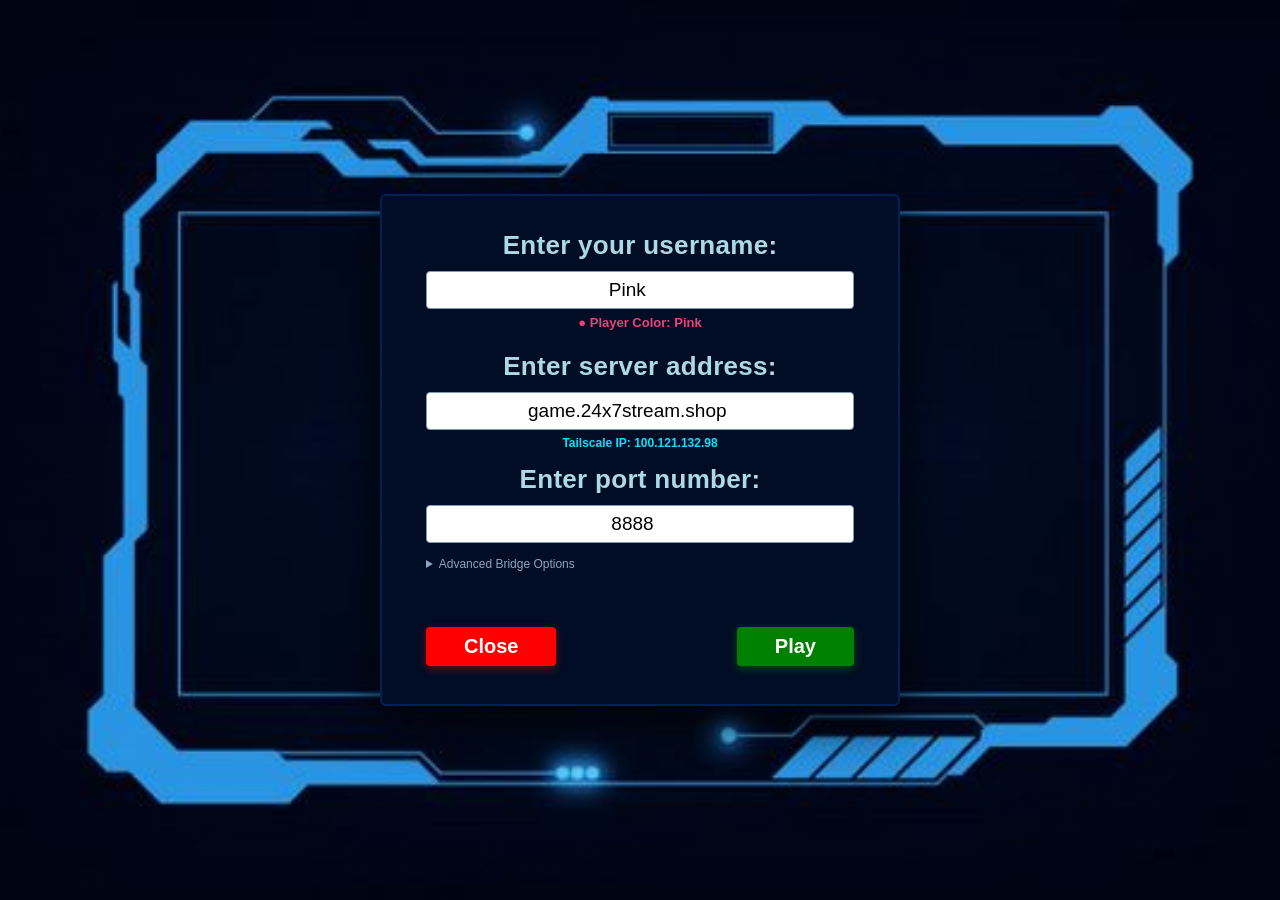
==== index.html @ 7734e9ba "browser playable game" ====
<!DOCTYPE html>
<html lang="en">
<head>
  <meta charset="utf-8">
  <meta name="viewport" content="width=device-width, initial-scale=1.0, user-scalable=no, viewport-fit=cover">
  <title>Ursina TCP Deathmatch</title>
  <link rel="icon" type="image/x-icon" href="logo.png">
  <link rel="stylesheet" href="style.css">
</head>
<body>
  <!-- Background Lobby Music (Auto-plays or unlocks on first interaction) -->
  <audio id="lobby-music" src="assets/music.mp3" loop preload="auto"></audio>

  <!-- Sound Effect for Gunfire -->
  <audio id="bullet-audio" src="assets/bullet.mp3" preload="auto"></audio>

  <!-- SCREEN 1: Launcher / Connect Modal (Exact Replica of Tkinter get_user_input) -->
  <section id="connect-screen">
    <div id="launcher-frame">
      <h2 class="launcher-label">Enter your username:</h2>
      <div class="input-wrap">
        <input id="username" list="color-options" autocomplete="off" spellcheck="false" maxlength="20">
        <datalist id="color-options">
          <option value="Blue">
          <option value="Green">
          <option value="Orange">
          <option value="Purple">
          <option value="Yellow">
          <option value="Red">
          <option value="Turquoise">
          <option value="Pink">
          <option value="Cyan">
          <option value="Lime">
        </datalist>
      </div>
      <div id="color-indicator">● Player Color: Blue</div>

      <h2 class="launcher-label" style="margin-top: 18px;">Enter server address:</h2>
      <div class="input-wrap">
        <input id="server" list="server-options" autocomplete="off" spellcheck="false">
        <datalist id="server-options">
          <option value="game.24x7stream.shop">Public Default (game.24x7stream.shop)</option>
          <option value="100.121.132.98">Tailscale IP (100.121.132.98)</option>
          <option value="192.168.1.2">Local LAN IP (192.168.1.2)</option>
          <option value="127.0.0.1">Localhost (127.0.0.1)</option>
        </datalist>
      </div>
      <div id="ts-hint">Tailscale IP: 100.121.132.98</div>

      <h2 class="launcher-label" style="margin-top: 14px;">Enter port number:</h2>
      <div class="input-wrap">
        <input id="port" type="number" value="8888" min="1" max="65535">
      </div>

      <!-- Advanced / Bridge options (Auto-configured by default) -->
      <details id="bridge-options-toggle">
        <summary>Advanced Bridge Options</summary>
        <div style="margin-top: 8px;">
          <label style="font-size: 13px; color: lightblue;">WebSocket Bridge:</label>
          <input id="bridge" style="font-size: 14px; padding: 6px 10px; width: 100%; margin-top: 4px;" value="ws://localhost:8765">
        </div>
      </details>

      <div id="connect-error" role="alert"></div>

      <!-- Action Buttons matching Tkinter layout -->
      <div class="button-row">
        <button id="btn-close" type="button">Close</button>
        <button id="btn-play" type="button">Play</button>
      </div>
    </div>
  </section>

  <!-- SCREEN 2: In-Game 3D Playable Screen -->
  <section id="game-screen" hidden>
    <canvas id="game-canvas"></canvas>

    <!-- Center Reticle / Crosshair (Ursina color rgba(255, 0, 0, 122)) -->
    <div id="crosshair"></div>

    <!-- In-Game Ursina HUD (Top Center) -->
    <div id="hud-top">
      <div id="healthbar-container">
        <div id="healthbar-fill"></div>
      </div>
      <div id="health-text">250 / 250 HP</div>
      <div id="ammo-text">15 / 15</div>
      <div id="reload-text" hidden>Reloading... 2.0s</div>
    </div>

    <!-- Quick Controls Notice -->
    <div id="hud-controls-hint">
      [WASD] Move &nbsp;|&nbsp; [MOUSE] Aim &nbsp;|&nbsp; [C] Zoom Aim &nbsp;|&nbsp; [LMB] Fire &nbsp;|&nbsp; [SPACE] Jump &nbsp;|&nbsp; [R / E] Reload &nbsp;|&nbsp; [ESC] Release Mouse
    </div>

    <!-- Top Right Fullscreen & Audio Controls -->
    <div id="top-bar-controls">
      <button id="audio-toggle-button" title="Toggle Music">🎵</button>
      <button id="fullscreen-button" title="Toggle Fullscreen">⛶ Fullscreen</button>
    </div>

    <!-- In-Game Death Screen Overlay (Exact Replica of Ursina Player.death) -->
    <div id="death-screen" hidden>
      <div id="death-content">
        <h1 id="death-title">YOU DIED</h1>
        <p id="death-subtitle">Press [R] or [SPACE] to Respawn &nbsp;|&nbsp; [ESC] to Exit</p>
        <button id="respawn-button" type="button">RESPAWN</button>
        <div id="timer-text">Auto-respawn in 5s...</div>
      </div>
    </div>
  </section>

  <!-- Game Logic via ES Module -->
  <script type="module" src="game.js"></script>
</body>
</html>
---- style.css ----
/* Reset & Base Setup */
* {
  margin: 0;
  padding: 0;
  box-sizing: border-box;
  user-select: none;
  -webkit-user-select: none;
}

/* Ensure hidden elements are ALWAYS completely hidden */
[hidden],
.hidden,
#connect-screen[hidden],
#connect-screen.hidden,
#game-screen[hidden],
#game-screen.hidden,
#death-screen[hidden],
#death-screen.hidden,
#reload-text[hidden],
#reload-text.hidden {
  display: none !important;
}

html, body {
  width: 100%;
  height: 100%;
  overflow: hidden;
  background-color: #000000;
  font-family: 'Helvetica', 'Arial', sans-serif;
  color: #ffffff;
}

/* ==========================================================================
   SCREEN 1: Launcher / Connect Window (Exact Replica of Tkinter get_user_input)
   ========================================================================== */
#connect-screen {
  position: fixed;
  inset: 0;
  display: flex;
  align-items: center;
  justify-content: center;
  background: url('assets/background.jpg') no-repeat center center fixed;
  background-size: cover;
  z-index: 100;
}

#launcher-frame {
  background-color: #010d25;
  border: 2px solid #002157;
  border-radius: 6px;
  box-shadow: 0 15px 50px rgba(0, 0, 0, 0.88);
  width: min(520px, 92vw);
  padding: 34px 44px 38px;
  text-align: center;
}

.launcher-label {
  font-size: 26px;
  font-weight: bold;
  color: lightblue;
  margin: 0 0 10px 0;
  letter-spacing: 0.3px;
}

.input-wrap {
  position: relative;
  width: 100%;
}

.input-wrap input {
  width: 100%;
  font-family: 'Arial', sans-serif;
  font-size: 19px;
  text-align: center;
  padding: 7px 12px;
  border: 1px solid #7a9cb9;
  border-radius: 4px;
  background-color: #ffffff;
  color: #000000;
  outline: none;
  font-weight: 500;
  transition: border-color 0.15s, box-shadow 0.15s;
}

.input-wrap input:focus {
  border-color: #00e5ff;
  box-shadow: 0 0 8px rgba(0, 229, 255, 0.65);
}

#color-indicator {
  font-family: 'Arial', sans-serif;
  font-size: 13px;
  font-weight: bold;
  color: lightblue;
  margin-top: 6px;
  min-height: 18px;
  transition: color 0.15s;
}

#ts-hint {
  font-family: 'Arial', sans-serif;
  font-size: 12px;
  font-weight: bold;
  color: #00e5ff;
  margin-top: 6px;
}

#bridge-options-toggle {
  margin-top: 14px;
  text-align: left;
  font-size: 12px;
  color: #8da4be;
  cursor: pointer;
}

#bridge-options-toggle summary {
  outline: none;
}

#bridge-options-toggle input {
  background: #03173d;
  color: #e0f2fe;
  border: 1px solid #335987;
  border-radius: 3px;
  text-align: left;
}

#connect-error {
  color: #ff5252;
  font-size: 13px;
  font-weight: bold;
  min-height: 20px;
  margin-top: 12px;
}

.button-row {
  display: flex;
  justify-content: space-between;
  align-items: center;
  margin-top: 24px;
}

#btn-play {
  background-color: green;
  color: white;
  font-family: 'Arial', sans-serif;
  font-size: 20px;
  font-weight: bold;
  padding: 8px 38px;
  border: none;
  border-radius: 4px;
  cursor: pointer;
  box-shadow: 0 3px 8px rgba(0, 128, 0, 0.5);
  transition: background-color 0.15s, transform 0.08s;
}

#btn-play:hover {
  background-color: #009900;
}

#btn-play:active {
  transform: scale(0.97);
}

#btn-close {
  background-color: red;
  color: white;
  font-family: 'Arial', sans-serif;
  font-size: 20px;
  font-weight: bold;
  padding: 8px 38px;
  border: none;
  border-radius: 4px;
  cursor: pointer;
  box-shadow: 0 3px 8px rgba(255, 0, 0, 0.4);
  transition: background-color 0.15s, transform 0.08s;
}

#btn-close:hover {
  background-color: #cc0000;
}

#btn-close:active {
  transform: scale(0.97);
}

/* ==========================================================================
   SCREEN 2: In-Game 3D Viewport & HUD (Exact Ursina Match)
   ========================================================================== */
#game-screen {
  position: fixed;
  inset: 0;
  width: 100vw;
  height: 100vh;
  overflow: hidden;
  background-color: #000000;
}

#game-canvas {
  width: 100%;
  height: 100%;
  display: block;
}

/* Center Crosshair (Ursina color rgba(255, 0, 0, 122)) */
#crosshair {
  position: absolute;
  left: 50%;
  top: 50%;
  transform: translate(-50%, -50%);
  width: 7px;
  height: 7px;
  background-color: rgba(255, 0, 0, 0.52);
  pointer-events: none;
  z-index: 10;
  transition: width 0.15s ease, height 0.15s ease, background-color 0.15s ease, box-shadow 0.15s ease;
}

#crosshair.zoomed {
  width: 9px;
  height: 9px;
  background-color: rgba(255, 30, 30, 0.95);
  box-shadow: 0 0 8px rgba(255, 0, 0, 0.85);
  border: 1px solid rgba(255, 255, 255, 0.6);
}

/* In-Game Top Center HUD */
#hud-top {
  position: absolute;
  top: 20px;
  left: 50%;
  transform: translateX(-50%);
  display: flex;
  flex-direction: column;
  align-items: center;
  pointer-events: none;
  z-index: 10;
  width: min(520px, 70vw);
}

#healthbar-container {
  width: 100%;
  height: 22px;
  background-color: rgb(255, 0, 0);
  border: 1px solid rgba(0, 0, 0, 0.8);
  box-shadow: 0 2px 8px rgba(0, 0, 0, 0.6);
  position: relative;
  overflow: hidden;
}

#healthbar-fill {
  height: 100%;
  width: 100%;
  background-color: rgb(0, 255, 0);
  transition: width 0.1s linear;
}

#health-text {
  color: #ffffff;
  font-family: 'Helvetica', 'Arial', sans-serif;
  font-size: 19px;
  font-weight: bold;
  margin-top: 6px;
  text-shadow: 0 2px 4px rgba(0, 0, 0, 0.95);
}

#ammo-text {
  color: #ffffff;
  font-family: 'Helvetica', 'Arial', sans-serif;
  font-size: 19px;
  font-weight: bold;
  margin-top: 5px;
  text-shadow: 0 2px 4px rgba(0, 0, 0, 0.95);
}

#reload-text {
  color: #ffff00;
  font-family: 'Helvetica', 'Arial', sans-serif;
  font-size: 17px;
  font-weight: bold;
  margin-top: 4px;
  text-shadow: 0 2px 4px rgba(0, 0, 0, 0.95);
}

#hud-controls-hint {
  position: absolute;
  bottom: 12px;
  left: 50%;
  transform: translateX(-50%);
  font-family: 'Helvetica', 'Arial', sans-serif;
  font-size: 12px;
  font-weight: bold;
  color: rgba(255, 255, 255, 0.72);
  text-shadow: 0 1px 5px #000000;
  pointer-events: none;
  z-index: 10;
  white-space: nowrap;
}

#top-bar-controls {
  position: absolute;
  top: 14px;
  right: 18px;
  display: flex;
  gap: 8px;
  z-index: 25;
}

#top-bar-controls button {
  background: rgba(1, 13, 37, 0.78);
  color: #ffffff;
  border: 1px solid rgba(255, 255, 255, 0.35);
  border-radius: 4px;
  padding: 6px 12px;
  font-family: 'Helvetica', 'Arial', sans-serif;
  font-size: 13px;
  font-weight: bold;
  cursor: pointer;
  box-shadow: 0 2px 6px rgba(0, 0, 0, 0.5);
  transition: background 0.15s, border-color 0.15s;
}

#top-bar-controls button:hover {
  background: rgba(0, 229, 255, 0.28);
  border-color: #00e5ff;
}

/* ==========================================================================
   SCREEN 3: Death Screen (Exact Ursina Match)
   ========================================================================== */
#death-screen {
  position: absolute;
  inset: 0;
  background: url('assets/background.jpg') no-repeat center center;
  background-size: cover;
  display: flex;
  align-items: center;
  justify-content: center;
  z-index: 30;
}

#death-content {
  text-align: center;
  padding: 20px;
}

#death-title {
  font-family: 'Helvetica', 'Arial', sans-serif;
  font-size: clamp(52px, 8.5vw, 100px);
  font-weight: 900;
  color: #ff0000;
  margin: 0 0 14px 0;
  text-shadow: 0 4px 18px rgba(0, 0, 0, 0.95);
  letter-spacing: 2px;
}

#death-subtitle {
  font-family: 'Helvetica', 'Arial', sans-serif;
  font-size: clamp(16px, 2.2vw, 24px);
  font-weight: bold;
  color: #ffffff;
  margin: 0 0 28px 0;
  text-shadow: 0 2px 10px rgba(0, 0, 0, 0.95);
}

#respawn-button {
  background-color: #00bcd4;
  color: #ffffff;
  font-family: 'Helvetica', 'Arial', sans-serif;
  font-size: 22px;
  font-weight: bold;
  padding: 12px 48px;
  border: none;
  border-radius: 4px;
  cursor: pointer;
  box-shadow: 0 4px 16px rgba(0, 188, 212, 0.5);
  transition: background-color 0.15s, transform 0.08s;
}

#respawn-button:hover {
  background-color: #00e5ff;
  transform: scale(1.03);
}

#respawn-button:active {
  transform: scale(0.97);
}

#timer-text {
  font-family: 'Helvetica', 'Arial', sans-serif;
  font-size: 18px;
  color: #d0d0d0;
  margin-top: 16px;
  text-shadow: 0 2px 6px rgba(0, 0, 0, 0.95);
}
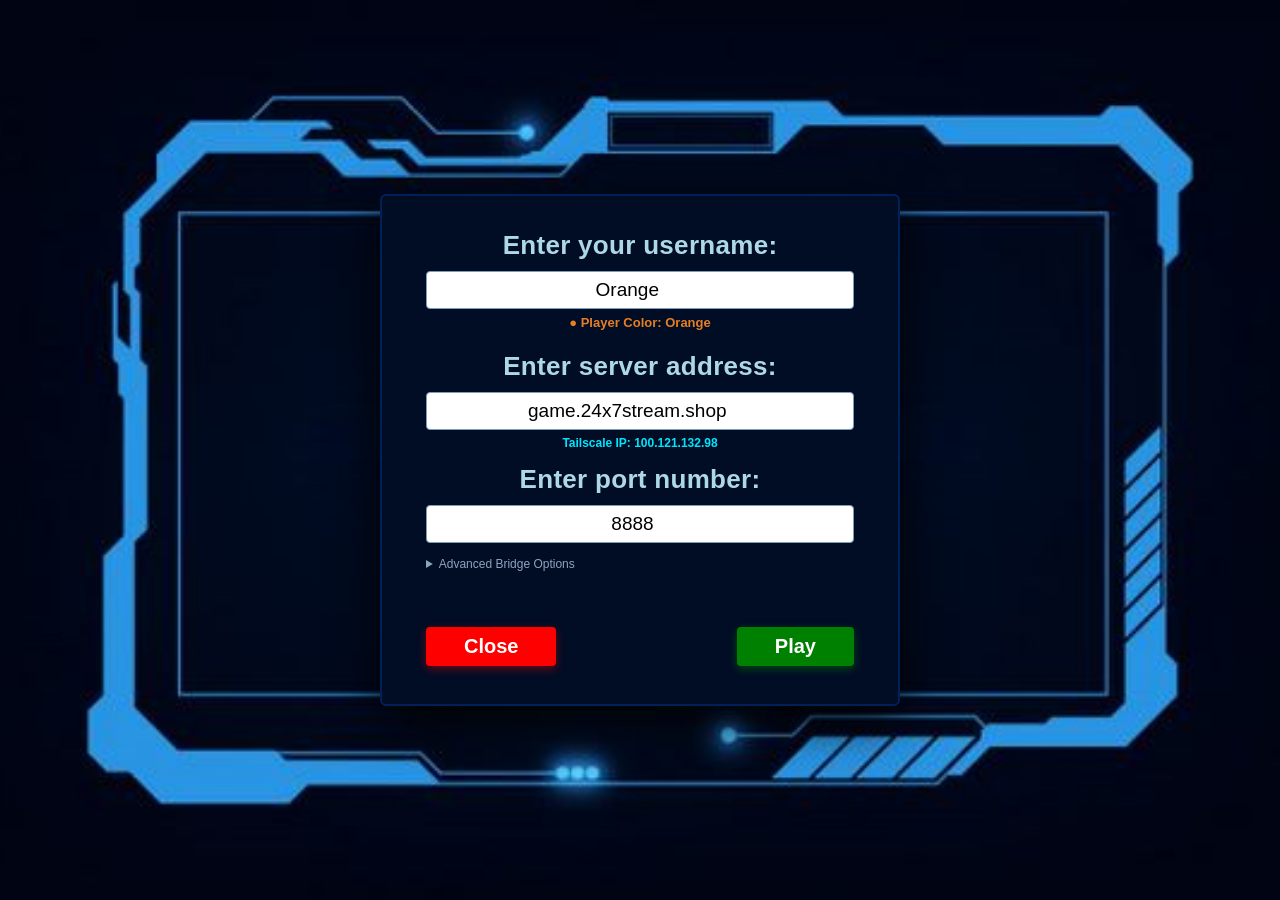
==== commit 1110b767: "assets/logo.png" ====
--- a/index.html
+++ b/index.html
@@ -4,7 +4,7 @@
   <meta charset="utf-8">
   <meta name="viewport" content="width=device-width, initial-scale=1.0, user-scalable=no, viewport-fit=cover">
   <title>Ursina TCP Deathmatch</title>
-  <link rel="icon" type="image/x-icon" href="logo.png">
+  <link rel="icon" type="image/x-icon" href="assets/logo.png">
   <link rel="stylesheet" href="style.css">
 </head>
 <body>
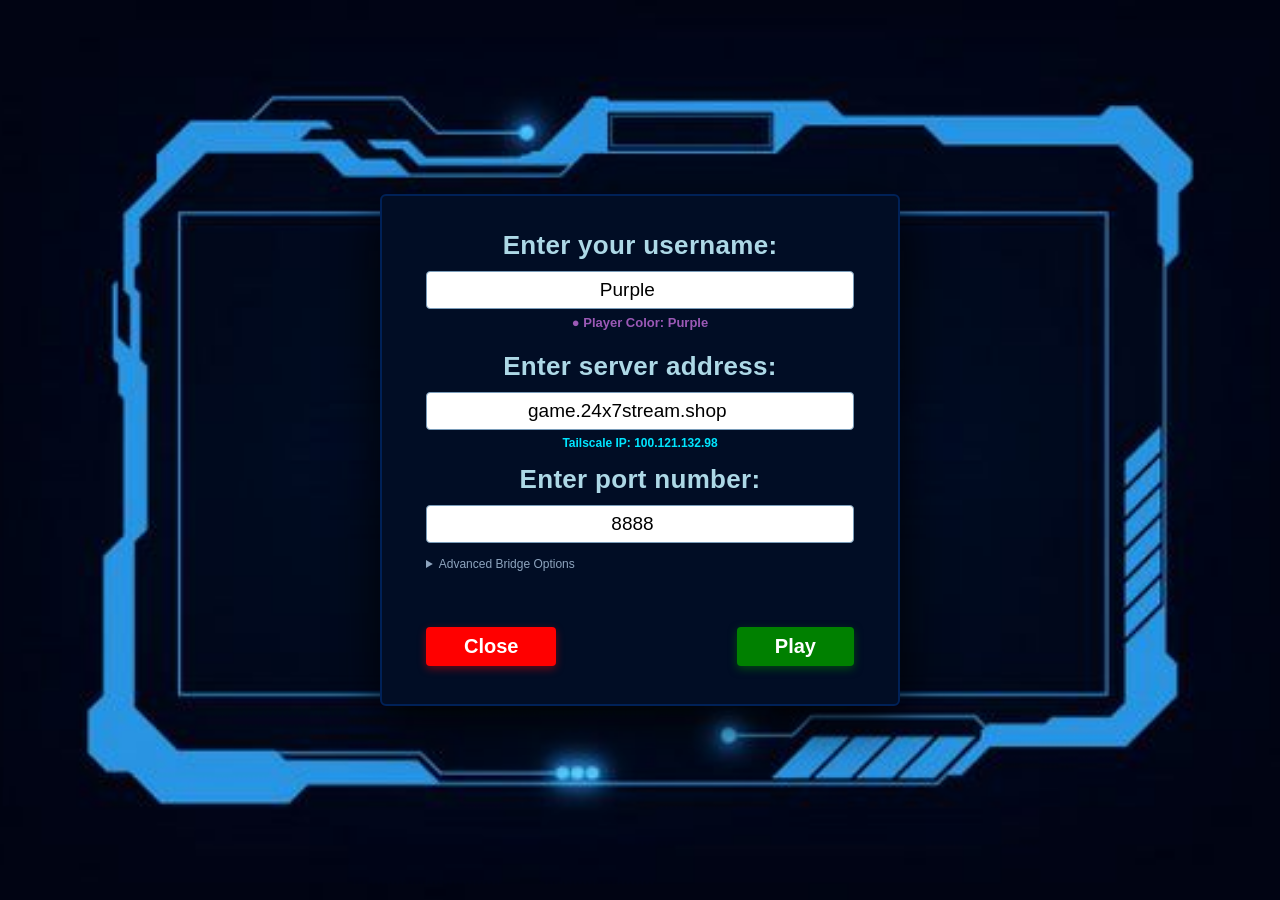
==== commit ec3065a5: "icon file" ====
--- a/index.html
+++ b/index.html
@@ -4,7 +4,7 @@
   <meta charset="utf-8">
   <meta name="viewport" content="width=device-width, initial-scale=1.0, user-scalable=no, viewport-fit=cover">
   <title>Ursina TCP Deathmatch</title>
-  <link rel="icon" type="image/x-icon" href="assets/logo.png">
+  <link rel="icon" type="image/x-icon" href="assets/client.ico">
   <link rel="stylesheet" href="style.css">
 </head>
 <body>
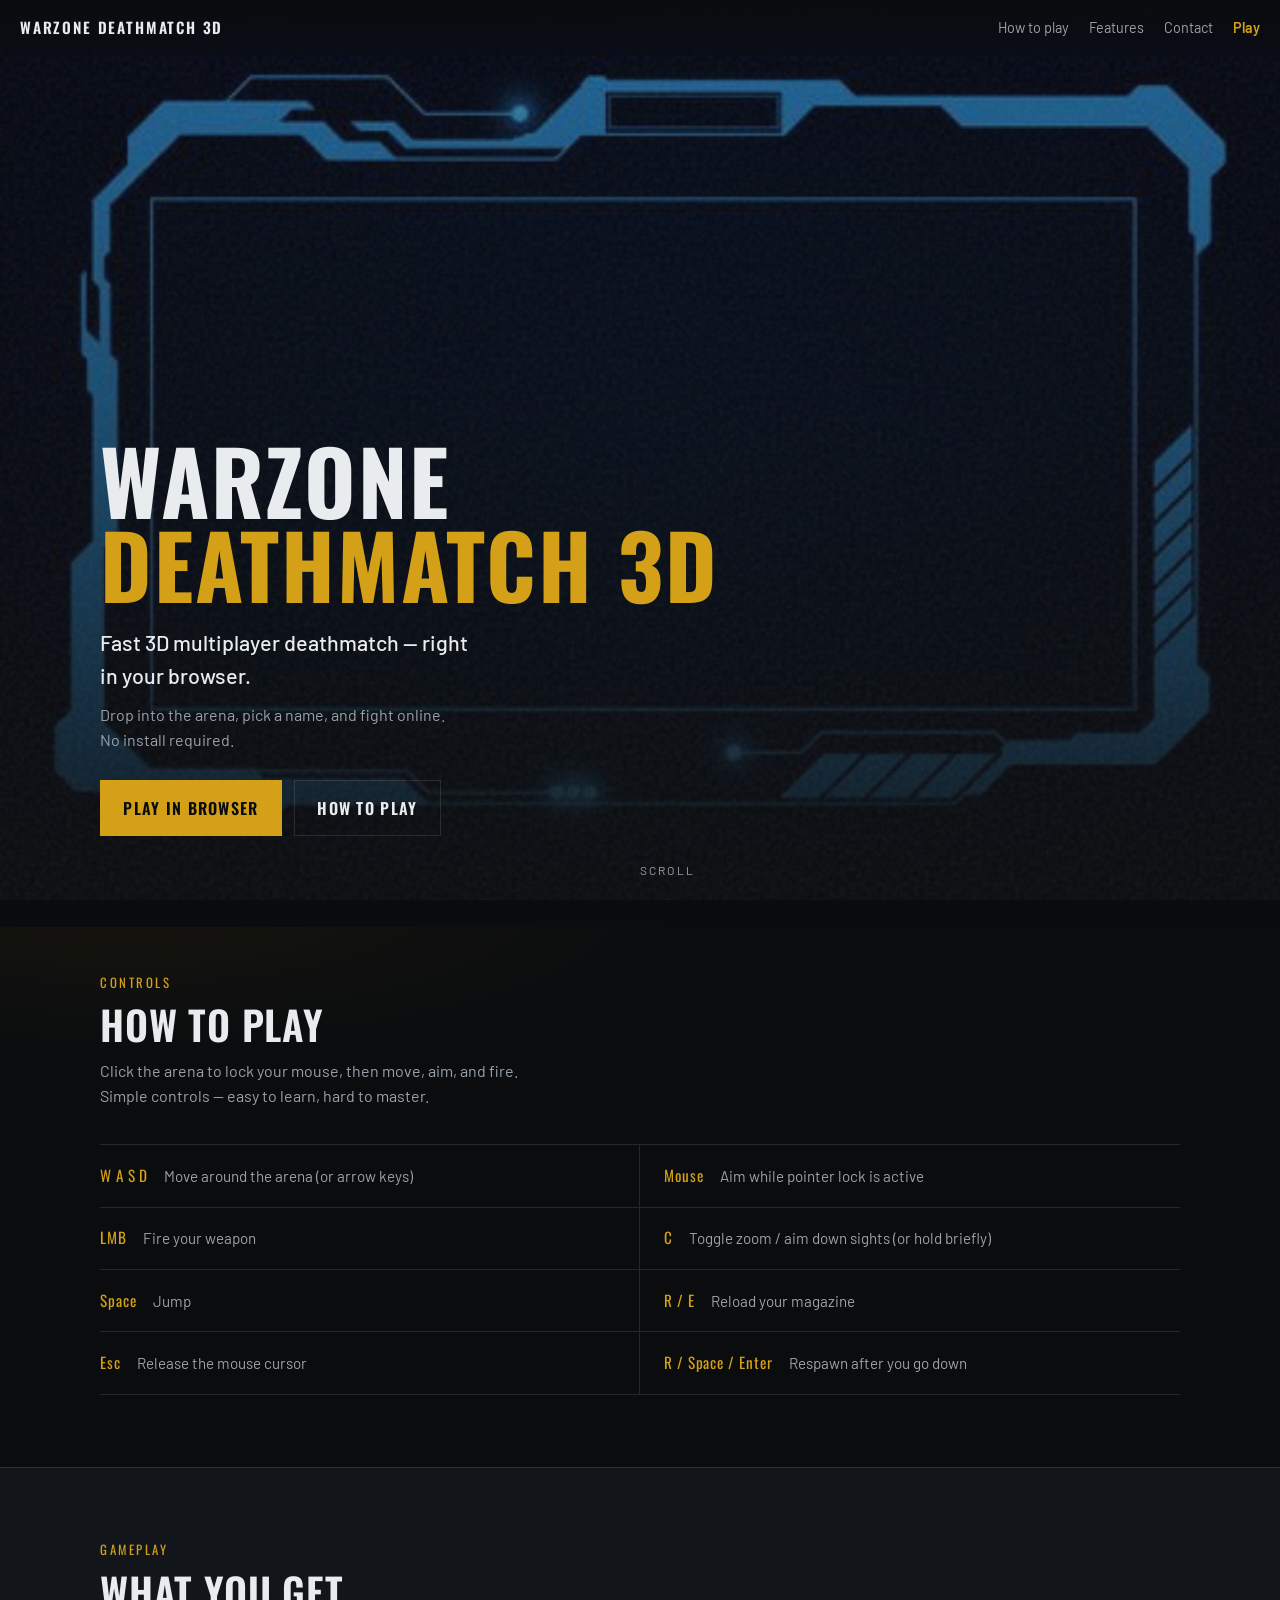
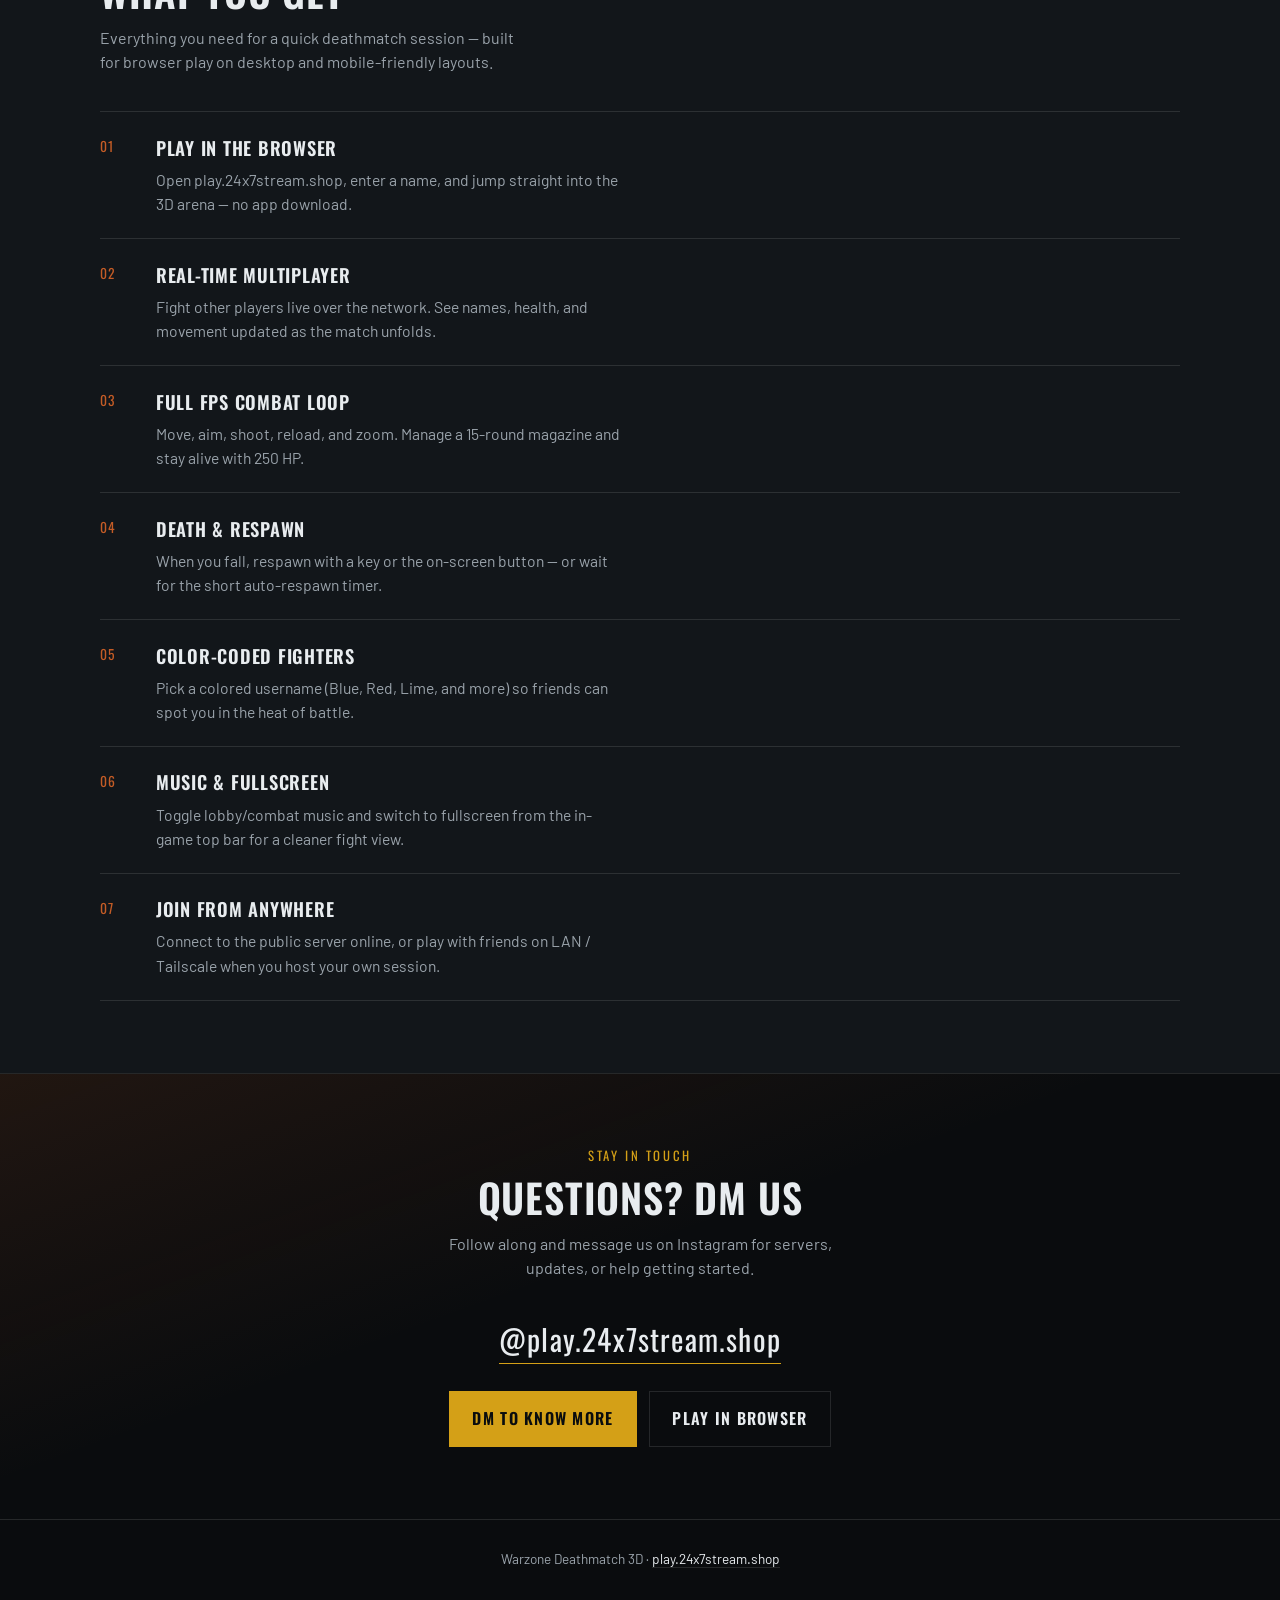
==== commit 61418798: "landing page" ====
--- a/index.html
+++ b/index.html
@@ -2,115 +2,741 @@
 <html lang="en">
 <head>
   <meta charset="utf-8">
-  <meta name="viewport" content="width=device-width, initial-scale=1.0, user-scalable=no, viewport-fit=cover">
-  <title>Ursina TCP Deathmatch</title>
+  <meta name="viewport" content="width=device-width, initial-scale=1.0">
+  <meta name="description" content="Warzone Deathmatch 3D — browser-based 3D multiplayer deathmatch. Jump in and play free.">
+  <title>Warzone Deathmatch 3D</title>
   <link rel="icon" type="image/x-icon" href="assets/client.ico">
-  <link rel="stylesheet" href="style.css">
+  <link rel="preconnect" href="https://fonts.googleapis.com">
+  <link rel="preconnect" href="https://fonts.gstatic.com" crossorigin>
+  <link href="https://fonts.googleapis.com/css2?family=Barlow:wght@400;500;600&family=Oswald:wght@500;600;700&display=swap" rel="stylesheet">
+  <style>
+    :root {
+      --bg: #0a0c0e;
+      --bg-elevated: #12161a;
+      --surface: #181d22;
+      --text: #e8ecef;
+      --muted: #9aa3ab;
+      --line: rgba(232, 236, 239, 0.12);
+      --accent: #d4a017;
+      --accent-hover: #e8b82a;
+      --accent-ink: #0a0c0e;
+      --hazard: #c45c26;
+      --max: 1080px;
+      --ease: cubic-bezier(0.22, 1, 0.36, 1);
+    }
+
+    *, *::before, *::after {
+      box-sizing: border-box;
+      margin: 0;
+      padding: 0;
+    }
+
+    html {
+      scroll-behavior: smooth;
+    }
+
+    body {
+      font-family: "Barlow", sans-serif;
+      font-weight: 400;
+      color: var(--text);
+      background: var(--bg);
+      line-height: 1.55;
+      overflow-x: hidden;
+    }
+
+    a {
+      color: inherit;
+      text-decoration: none;
+    }
+
+    img {
+      max-width: 100%;
+      display: block;
+    }
+
+    /* —— Nav —— */
+    .nav {
+      position: fixed;
+      top: 0;
+      left: 0;
+      right: 0;
+      z-index: 50;
+      display: flex;
+      align-items: center;
+      justify-content: space-between;
+      padding: 1rem 1.25rem;
+      background: linear-gradient(180deg, rgba(10, 12, 14, 0.92) 0%, rgba(10, 12, 14, 0.55) 70%, transparent 100%);
+      backdrop-filter: blur(6px);
+    }
+
+    .nav-brand {
+      font-family: "Oswald", sans-serif;
+      font-weight: 600;
+      font-size: 0.95rem;
+      letter-spacing: 0.12em;
+      text-transform: uppercase;
+    }
+
+    .nav-links {
+      display: flex;
+      gap: 1.25rem;
+      align-items: center;
+      list-style: none;
+      font-size: 0.9rem;
+      color: var(--muted);
+    }
+
+    .nav-links a {
+      transition: color 0.2s ease;
+    }
+
+    .nav-links a:hover {
+      color: var(--text);
+    }
+
+    .nav-cta {
+      color: var(--accent) !important;
+      font-weight: 600;
+    }
+
+    .nav-toggle {
+      display: none;
+      background: none;
+      border: 1px solid var(--line);
+      color: var(--text);
+      padding: 0.4rem 0.65rem;
+      font-family: inherit;
+      font-size: 0.85rem;
+      cursor: pointer;
+    }
+
+    /* —— Hero —— */
+    .hero {
+      position: relative;
+      min-height: 100svh;
+      display: flex;
+      flex-direction: column;
+      justify-content: flex-end;
+      padding: 6rem 1.25rem 4rem;
+      isolation: isolate;
+    }
+
+    .hero-bg {
+      position: absolute;
+      inset: 0;
+      z-index: -2;
+      background:
+        linear-gradient(180deg, rgba(10, 12, 14, 0.35) 0%, rgba(10, 12, 14, 0.55) 45%, rgba(10, 12, 14, 0.96) 100%),
+        url("assets/background.jpg") center / cover no-repeat;
+      transform: scale(1.06);
+      animation: hero-drift 28s ease-in-out infinite alternate;
+    }
+
+    .hero-grain {
+      position: absolute;
+      inset: 0;
+      z-index: -1;
+      opacity: 0.07;
+      pointer-events: none;
+      background-image: url("data:image/svg+xml,%3Csvg viewBox='0 0 200 200' xmlns='http://www.w3.org/2000/svg'%3E%3Cfilter id='n'%3E%3CfeTurbulence type='fractalNoise' baseFrequency='0.85' numOctaves='4' stitchTiles='stitch'/%3E%3C/filter%3E%3Crect width='100%25' height='100%25' filter='url(%23n)'/%3E%3C/svg%3E");
+    }
+
+    @keyframes hero-drift {
+      from { transform: scale(1.06) translate(0, 0); }
+      to { transform: scale(1.12) translate(-1.5%, -1%); }
+    }
+
+    .hero-inner {
+      width: min(var(--max), 100%);
+      margin: 0 auto;
+    }
+
+    .brand {
+      font-family: "Oswald", sans-serif;
+      font-weight: 700;
+      font-size: clamp(2.75rem, 9vw, 5.5rem);
+      line-height: 0.95;
+      letter-spacing: 0.02em;
+      text-transform: uppercase;
+      max-width: 14ch;
+      opacity: 0;
+      transform: translateY(28px);
+      animation: rise 0.9s var(--ease) 0.15s forwards;
+    }
+
+    .brand span {
+      display: block;
+      color: var(--accent);
+    }
+
+    .hero-tag {
+      margin-top: 1.25rem;
+      font-size: clamp(1.05rem, 2.4vw, 1.35rem);
+      font-weight: 500;
+      max-width: 32ch;
+      opacity: 0;
+      transform: translateY(24px);
+      animation: rise 0.9s var(--ease) 0.35s forwards;
+    }
+
+    .hero-sub {
+      margin-top: 0.65rem;
+      color: var(--muted);
+      font-size: 1rem;
+      max-width: 40ch;
+      opacity: 0;
+      transform: translateY(24px);
+      animation: rise 0.9s var(--ease) 0.5s forwards;
+    }
+
+    .cta-row {
+      display: flex;
+      flex-wrap: wrap;
+      gap: 0.75rem;
+      margin-top: 1.75rem;
+      opacity: 0;
+      transform: translateY(24px);
+      animation: rise 0.9s var(--ease) 0.65s forwards;
+    }
+
+    @keyframes rise {
+      to {
+        opacity: 1;
+        transform: translateY(0);
+      }
+    }
+
+    .btn {
+      display: inline-flex;
+      align-items: center;
+      justify-content: center;
+      gap: 0.5rem;
+      padding: 0.9rem 1.4rem;
+      font-family: "Oswald", sans-serif;
+      font-weight: 600;
+      font-size: 1rem;
+      letter-spacing: 0.08em;
+      text-transform: uppercase;
+      border: 1px solid transparent;
+      cursor: pointer;
+      transition: background 0.2s ease, color 0.2s ease, border-color 0.2s ease, transform 0.2s ease;
+    }
+
+    .btn:active {
+      transform: scale(0.98);
+    }
+
+    .btn-primary {
+      background: var(--accent);
+      color: var(--accent-ink);
+    }
+
+    .btn-primary:hover {
+      background: var(--accent-hover);
+    }
+
+    .btn-ghost {
+      background: transparent;
+      border-color: var(--line);
+      color: var(--text);
+    }
+
+    .btn-ghost:hover {
+      border-color: var(--muted);
+      background: rgba(232, 236, 239, 0.04);
+    }
+
+    .scroll-hint {
+      position: absolute;
+      bottom: 1.25rem;
+      left: 50%;
+      transform: translateX(-50%);
+      font-size: 0.75rem;
+      letter-spacing: 0.18em;
+      text-transform: uppercase;
+      color: var(--muted);
+      opacity: 0;
+      animation: rise 0.8s var(--ease) 1.1s forwards, pulse-y 2.4s ease-in-out 2s infinite;
+    }
+
+    @keyframes pulse-y {
+      0%, 100% { transform: translateX(-50%) translateY(0); }
+      50% { transform: translateX(-50%) translateY(6px); }
+    }
+
+    /* —— Sections —— */
+    section {
+      padding: 4.5rem 1.25rem;
+    }
+
+    .section-inner {
+      width: min(var(--max), 100%);
+      margin: 0 auto;
+    }
+
+    .section-label {
+      font-family: "Oswald", sans-serif;
+      font-size: 0.8rem;
+      letter-spacing: 0.2em;
+      text-transform: uppercase;
+      color: var(--accent);
+      margin-bottom: 0.5rem;
+    }
+
+    .section-title {
+      font-family: "Oswald", sans-serif;
+      font-weight: 600;
+      font-size: clamp(1.75rem, 4vw, 2.5rem);
+      line-height: 1.15;
+      letter-spacing: 0.02em;
+      text-transform: uppercase;
+      margin-bottom: 0.75rem;
+    }
+
+    .section-lead {
+      color: var(--muted);
+      max-width: 48ch;
+      margin-bottom: 2.25rem;
+    }
+
+    .reveal {
+      opacity: 0;
+      transform: translateY(32px);
+      transition: opacity 0.7s var(--ease), transform 0.7s var(--ease);
+    }
+
+    .reveal.is-visible {
+      opacity: 1;
+      transform: translateY(0);
+    }
+
+    /* —— How to play —— */
+    #how {
+      background:
+        radial-gradient(ellipse 80% 50% at 10% 0%, rgba(212, 160, 23, 0.06), transparent 55%),
+        var(--bg);
+      border-top: 1px solid var(--line);
+    }
+
+    .controls {
+      display: grid;
+      grid-template-columns: repeat(2, 1fr);
+      gap: 0;
+      border-top: 1px solid var(--line);
+    }
+
+    .control {
+      display: grid;
+      grid-template-columns: auto 1fr;
+      gap: 1rem;
+      align-items: baseline;
+      padding: 1.15rem 0;
+      border-bottom: 1px solid var(--line);
+    }
+
+    .control:nth-child(odd) {
+      padding-right: 1.5rem;
+      border-right: 1px solid var(--line);
+    }
+
+    .control:nth-child(even) {
+      padding-left: 1.5rem;
+    }
+
+    .keys {
+      font-family: "Oswald", sans-serif;
+      font-size: 0.95rem;
+      letter-spacing: 0.06em;
+      color: var(--accent);
+      white-space: nowrap;
+    }
+
+    .control p {
+      color: var(--muted);
+      font-size: 0.95rem;
+    }
+
+    /* —— Features —— */
+    #features {
+      background: var(--bg-elevated);
+      border-top: 1px solid var(--line);
+    }
+
+    .feature-list {
+      list-style: none;
+      display: grid;
+      gap: 0;
+    }
+
+    .feature-list li {
+      display: grid;
+      grid-template-columns: 2.5rem 1fr;
+      gap: 1rem;
+      padding: 1.35rem 0;
+      border-bottom: 1px solid var(--line);
+      align-items: start;
+    }
+
+    .feature-list li:first-child {
+      border-top: 1px solid var(--line);
+    }
+
+    .feat-num {
+      font-family: "Oswald", sans-serif;
+      font-size: 0.85rem;
+      letter-spacing: 0.1em;
+      color: var(--hazard);
+      padding-top: 0.15rem;
+    }
+
+    .feat-body h3 {
+      font-family: "Oswald", sans-serif;
+      font-weight: 600;
+      font-size: 1.15rem;
+      letter-spacing: 0.04em;
+      text-transform: uppercase;
+      margin-bottom: 0.35rem;
+    }
+
+    .feat-body p {
+      color: var(--muted);
+      font-size: 0.98rem;
+      max-width: 52ch;
+    }
+
+    /* —— Social / DM —— */
+    #connect {
+      border-top: 1px solid var(--line);
+      background:
+        linear-gradient(160deg, rgba(196, 92, 38, 0.12) 0%, transparent 45%),
+        var(--bg);
+      text-align: center;
+    }
+
+    #connect .section-title {
+      max-width: 18ch;
+      margin-left: auto;
+      margin-right: auto;
+    }
+
+    #connect .section-lead {
+      margin-left: auto;
+      margin-right: auto;
+    }
+
+    .ig-handle {
+      font-family: "Oswald", sans-serif;
+      font-size: clamp(1.35rem, 3.5vw, 1.85rem);
+      letter-spacing: 0.04em;
+      color: var(--text);
+      margin: 0.5rem 0 1.5rem;
+    }
+
+    .ig-handle a {
+      border-bottom: 1px solid var(--accent);
+      padding-bottom: 2px;
+      transition: color 0.2s ease;
+    }
+
+    .ig-handle a:hover {
+      color: var(--accent);
+    }
+
+    #connect .cta-row {
+      justify-content: center;
+      opacity: 1;
+      transform: none;
+      animation: none;
+    }
+
+    /* —— Footer —— */
+    footer {
+      padding: 1.75rem 1.25rem 2.5rem;
+      border-top: 1px solid var(--line);
+      text-align: center;
+      color: var(--muted);
+      font-size: 0.85rem;
+    }
+
+    footer a {
+      color: var(--text);
+      border-bottom: 1px solid var(--line);
+    }
+
+    footer a:hover {
+      color: var(--accent);
+      border-color: var(--accent);
+    }
+
+    /* —— Mobile —— */
+    @media (max-width: 720px) {
+      .nav-links {
+        display: none;
+        position: absolute;
+        top: 100%;
+        left: 0;
+        right: 0;
+        flex-direction: column;
+        gap: 0;
+        background: rgba(10, 12, 14, 0.97);
+        border-bottom: 1px solid var(--line);
+        padding: 0.5rem 0;
+      }
+
+      .nav-links.open {
+        display: flex;
+      }
+
+      .nav-links li {
+        width: 100%;
+      }
+
+      .nav-links a {
+        display: block;
+        padding: 0.85rem 1.25rem;
+      }
+
+      .nav-toggle {
+        display: block;
+      }
+
+      .hero {
+        padding: 5.5rem 1.1rem 3.5rem;
+        min-height: 100svh;
+      }
+
+      .controls {
+        grid-template-columns: 1fr;
+      }
+
+      .control:nth-child(odd),
+      .control:nth-child(even) {
+        padding-left: 0;
+        padding-right: 0;
+        border-right: none;
+      }
+
+      .cta-row {
+        flex-direction: column;
+      }
+
+      .cta-row .btn {
+        width: 100%;
+      }
+
+      .scroll-hint {
+        display: none;
+      }
+    }
+
+    @media (prefers-reduced-motion: reduce) {
+      .hero-bg,
+      .brand,
+      .hero-tag,
+      .hero-sub,
+      .cta-row,
+      .scroll-hint,
+      .reveal {
+        animation: none !important;
+        transition: none !important;
+        opacity: 1;
+        transform: none;
+      }
+    }
+  </style>
 </head>
 <body>
-  <!-- Background Lobby Music (Auto-plays or unlocks on first interaction) -->
-  <audio id="lobby-music" src="assets/music.mp3" loop preload="auto"></audio>
-
-  <!-- Sound Effect for Gunfire -->
-  <audio id="bullet-audio" src="assets/bullet.mp3" preload="auto"></audio>
-
-  <!-- SCREEN 1: Launcher / Connect Modal (Exact Replica of Tkinter get_user_input) -->
-  <section id="connect-screen">
-    <div id="launcher-frame">
-      <h2 class="launcher-label">Enter your username:</h2>
-      <div class="input-wrap">
-        <input id="username" list="color-options" autocomplete="off" spellcheck="false" maxlength="20">
-        <datalist id="color-options">
-          <option value="Blue">
-          <option value="Green">
-          <option value="Orange">
-          <option value="Purple">
-          <option value="Yellow">
-          <option value="Red">
-          <option value="Turquoise">
-          <option value="Pink">
-          <option value="Cyan">
-          <option value="Lime">
-        </datalist>
+  <header class="nav">
+    <a class="nav-brand" href="#top">Warzone Deathmatch 3D</a>
+    <button class="nav-toggle" type="button" aria-label="Menu" aria-expanded="false">Menu</button>
+    <ul class="nav-links" id="nav-links">
+      <li><a href="#how">How to play</a></li>
+      <li><a href="#features">Features</a></li>
+      <li><a href="#connect">Contact</a></li>
+      <li><a class="nav-cta" href="https://play.24x7stream.shop" target="_blank" rel="noopener noreferrer">Play</a></li>
+    </ul>
+  </header>
+
+  <main id="top">
+    <section class="hero" aria-label="Hero">
+      <div class="hero-bg" aria-hidden="true"></div>
+      <div class="hero-grain" aria-hidden="true"></div>
+      <div class="hero-inner">
+        <h1 class="brand">Warzone <span>Deathmatch 3D</span></h1>
+        <p class="hero-tag">Fast 3D multiplayer deathmatch — right in your browser.</p>
+        <p class="hero-sub">Drop into the arena, pick a name, and fight online. No install required.</p>
+        <div class="cta-row">
+          <a class="btn btn-primary" href="https://play.24x7stream.shop" target="_blank" rel="noopener noreferrer">
+            Play in browser
+          </a>
+          <a class="btn btn-ghost" href="#how">How to play</a>
+        </div>
       </div>
-      <div id="color-indicator">● Player Color: Blue</div>
-
-      <h2 class="launcher-label" style="margin-top: 18px;">Enter server address:</h2>
-      <div class="input-wrap">
-        <input id="server" list="server-options" autocomplete="off" spellcheck="false">
-        <datalist id="server-options">
-          <option value="game.24x7stream.shop">Public Default (game.24x7stream.shop)</option>
-          <option value="100.121.132.98">Tailscale IP (100.121.132.98)</option>
-          <option value="192.168.1.2">Local LAN IP (192.168.1.2)</option>
-          <option value="127.0.0.1">Localhost (127.0.0.1)</option>
-        </datalist>
+      <p class="scroll-hint">Scroll</p>
+    </section>
+
+    <section id="how">
+      <div class="section-inner reveal">
+        <p class="section-label">Controls</p>
+        <h2 class="section-title">How to play</h2>
+        <p class="section-lead">Click the arena to lock your mouse, then move, aim, and fire. Simple controls — easy to learn, hard to master.</p>
+        <div class="controls">
+          <div class="control">
+            <span class="keys">W A S D</span>
+            <p>Move around the arena (or arrow keys)</p>
+          </div>
+          <div class="control">
+            <span class="keys">Mouse</span>
+            <p>Aim while pointer lock is active</p>
+          </div>
+          <div class="control">
+            <span class="keys">LMB</span>
+            <p>Fire your weapon</p>
+          </div>
+          <div class="control">
+            <span class="keys">C</span>
+            <p>Toggle zoom / aim down sights (or hold briefly)</p>
+          </div>
+          <div class="control">
+            <span class="keys">Space</span>
+            <p>Jump</p>
+          </div>
+          <div class="control">
+            <span class="keys">R / E</span>
+            <p>Reload your magazine</p>
+          </div>
+          <div class="control">
+            <span class="keys">Esc</span>
+            <p>Release the mouse cursor</p>
+          </div>
+          <div class="control">
+            <span class="keys">R / Space / Enter</span>
+            <p>Respawn after you go down</p>
+          </div>
+        </div>
       </div>
-      <div id="ts-hint">Tailscale IP: 100.121.132.98</div>
-
-      <h2 class="launcher-label" style="margin-top: 14px;">Enter port number:</h2>
-      <div class="input-wrap">
-        <input id="port" type="number" value="8888" min="1" max="65535">
+    </section>
+
+    <section id="features">
+      <div class="section-inner reveal">
+        <p class="section-label">Gameplay</p>
+        <h2 class="section-title">What you get</h2>
+        <p class="section-lead">Everything you need for a quick deathmatch session — built for browser play on desktop and mobile-friendly layouts.</p>
+        <ul class="feature-list">
+          <li>
+            <span class="feat-num">01</span>
+            <div class="feat-body">
+              <h3>Play in the browser</h3>
+              <p>Open <a href="https://play.24x7stream.shop" target="_blank" rel="noopener noreferrer">play.24x7stream.shop</a>, enter a name, and jump straight into the 3D arena — no app download.</p>
+            </div>
+          </li>
+          <li>
+            <span class="feat-num">02</span>
+            <div class="feat-body">
+              <h3>Real-time multiplayer</h3>
+              <p>Fight other players live over the network. See names, health, and movement updated as the match unfolds.</p>
+            </div>
+          </li>
+          <li>
+            <span class="feat-num">03</span>
+            <div class="feat-body">
+              <h3>Full FPS combat loop</h3>
+              <p>Move, aim, shoot, reload, and zoom. Manage a 15-round magazine and stay alive with 250 HP.</p>
+            </div>
+          </li>
+          <li>
+            <span class="feat-num">04</span>
+            <div class="feat-body">
+              <h3>Death &amp; respawn</h3>
+              <p>When you fall, respawn with a key or the on-screen button — or wait for the short auto-respawn timer.</p>
+            </div>
+          </li>
+          <li>
+            <span class="feat-num">05</span>
+            <div class="feat-body">
+              <h3>Color-coded fighters</h3>
+              <p>Pick a colored username (Blue, Red, Lime, and more) so friends can spot you in the heat of battle.</p>
+            </div>
+          </li>
+          <li>
+            <span class="feat-num">06</span>
+            <div class="feat-body">
+              <h3>Music &amp; fullscreen</h3>
+              <p>Toggle lobby/combat music and switch to fullscreen from the in-game top bar for a cleaner fight view.</p>
+            </div>
+          </li>
+          <li>
+            <span class="feat-num">07</span>
+            <div class="feat-body">
+              <h3>Join from anywhere</h3>
+              <p>Connect to the public server online, or play with friends on LAN / Tailscale when you host your own session.</p>
+            </div>
+          </li>
+        </ul>
       </div>
-
-      <!-- Advanced / Bridge options (Auto-configured by default) -->
-      <details id="bridge-options-toggle">
-        <summary>Advanced Bridge Options</summary>
-        <div style="margin-top: 8px;">
-          <label style="font-size: 13px; color: lightblue;">WebSocket Bridge:</label>
-          <input id="bridge" style="font-size: 14px; padding: 6px 10px; width: 100%; margin-top: 4px;" value="ws://localhost:8765">
+    </section>
+
+    <section id="connect">
+      <div class="section-inner reveal">
+        <p class="section-label">Stay in touch</p>
+        <h2 class="section-title">Questions? DM us</h2>
+        <p class="section-lead">Follow along and message us on Instagram for servers, updates, or help getting started.</p>
+        <p class="ig-handle">
+          <a href="https://www.instagram.com/play.24x7stream.shop/" target="_blank" rel="noopener noreferrer">@play.24x7stream.shop</a>
+        </p>
+        <div class="cta-row">
+          <a class="btn btn-primary" href="https://ig.me/m/play.24x7stream.shop" target="_blank" rel="noopener noreferrer">
+            DM to know more
+          </a>
+          <a class="btn btn-ghost" href="https://play.24x7stream.shop" target="_blank" rel="noopener noreferrer">
+            Play in browser
+          </a>
         </div>
-      </details>
-
-      <div id="connect-error" role="alert"></div>
-
-      <!-- Action Buttons matching Tkinter layout -->
-      <div class="button-row">
-        <button id="btn-close" type="button">Close</button>
-        <button id="btn-play" type="button">Play</button>
       </div>
-    </div>
-  </section>
-
-  <!-- SCREEN 2: In-Game 3D Playable Screen -->
-  <section id="game-screen" hidden>
-    <canvas id="game-canvas"></canvas>
-
-    <!-- Center Reticle / Crosshair (Ursina color rgba(255, 0, 0, 122)) -->
-    <div id="crosshair"></div>
-
-    <!-- In-Game Ursina HUD (Top Center) -->
-    <div id="hud-top">
-      <div id="healthbar-container">
-        <div id="healthbar-fill"></div>
-      </div>
-      <div id="health-text">250 / 250 HP</div>
-      <div id="ammo-text">15 / 15</div>
-      <div id="reload-text" hidden>Reloading... 2.0s</div>
-    </div>
-
-    <!-- Quick Controls Notice -->
-    <div id="hud-controls-hint">
-      [WASD] Move &nbsp;|&nbsp; [MOUSE] Aim &nbsp;|&nbsp; [C] Zoom Aim &nbsp;|&nbsp; [LMB] Fire &nbsp;|&nbsp; [SPACE] Jump &nbsp;|&nbsp; [R / E] Reload &nbsp;|&nbsp; [ESC] Release Mouse
-    </div>
-
-    <!-- Top Right Fullscreen & Audio Controls -->
-    <div id="top-bar-controls">
-      <button id="audio-toggle-button" title="Toggle Music">🎵</button>
-      <button id="fullscreen-button" title="Toggle Fullscreen">⛶ Fullscreen</button>
-    </div>
-
-    <!-- In-Game Death Screen Overlay (Exact Replica of Ursina Player.death) -->
-    <div id="death-screen" hidden>
-      <div id="death-content">
-        <h1 id="death-title">YOU DIED</h1>
-        <p id="death-subtitle">Press [R] or [SPACE] to Respawn &nbsp;|&nbsp; [ESC] to Exit</p>
-        <button id="respawn-button" type="button">RESPAWN</button>
-        <div id="timer-text">Auto-respawn in 5s...</div>
-      </div>
-    </div>
-  </section>
-
-  <!-- Game Logic via ES Module -->
-  <script type="module" src="game.js"></script>
+    </section>
+  </main>
+
+  <footer>
+    <p>Warzone Deathmatch 3D · <a href="https://play.24x7stream.shop" target="_blank" rel="noopener noreferrer">play.24x7stream.shop</a></p>
+  </footer>
+
+  <script>
+    (function () {
+      var toggle = document.querySelector(".nav-toggle");
+      var links = document.getElementById("nav-links");
+
+      if (toggle && links) {
+        toggle.addEventListener("click", function () {
+          var open = links.classList.toggle("open");
+          toggle.setAttribute("aria-expanded", open ? "true" : "false");
+        });
+
+        links.querySelectorAll("a").forEach(function (a) {
+          a.addEventListener("click", function () {
+            links.classList.remove("open");
+            toggle.setAttribute("aria-expanded", "false");
+          });
+        });
+      }
+
+      var reveals = document.querySelectorAll(".reveal");
+      if ("IntersectionObserver" in window) {
+        var io = new IntersectionObserver(
+          function (entries) {
+            entries.forEach(function (entry) {
+              if (entry.isIntersecting) {
+                entry.target.classList.add("is-visible");
+                io.unobserve(entry.target);
+              }
+            });
+          },
+          { threshold: 0.12, rootMargin: "0px 0px -40px 0px" }
+        );
+        reveals.forEach(function (el) { io.observe(el); });
+      } else {
+        reveals.forEach(function (el) { el.classList.add("is-visible"); });
+      }
+    })();
+  </script>
 </body>
-</html>+</html>
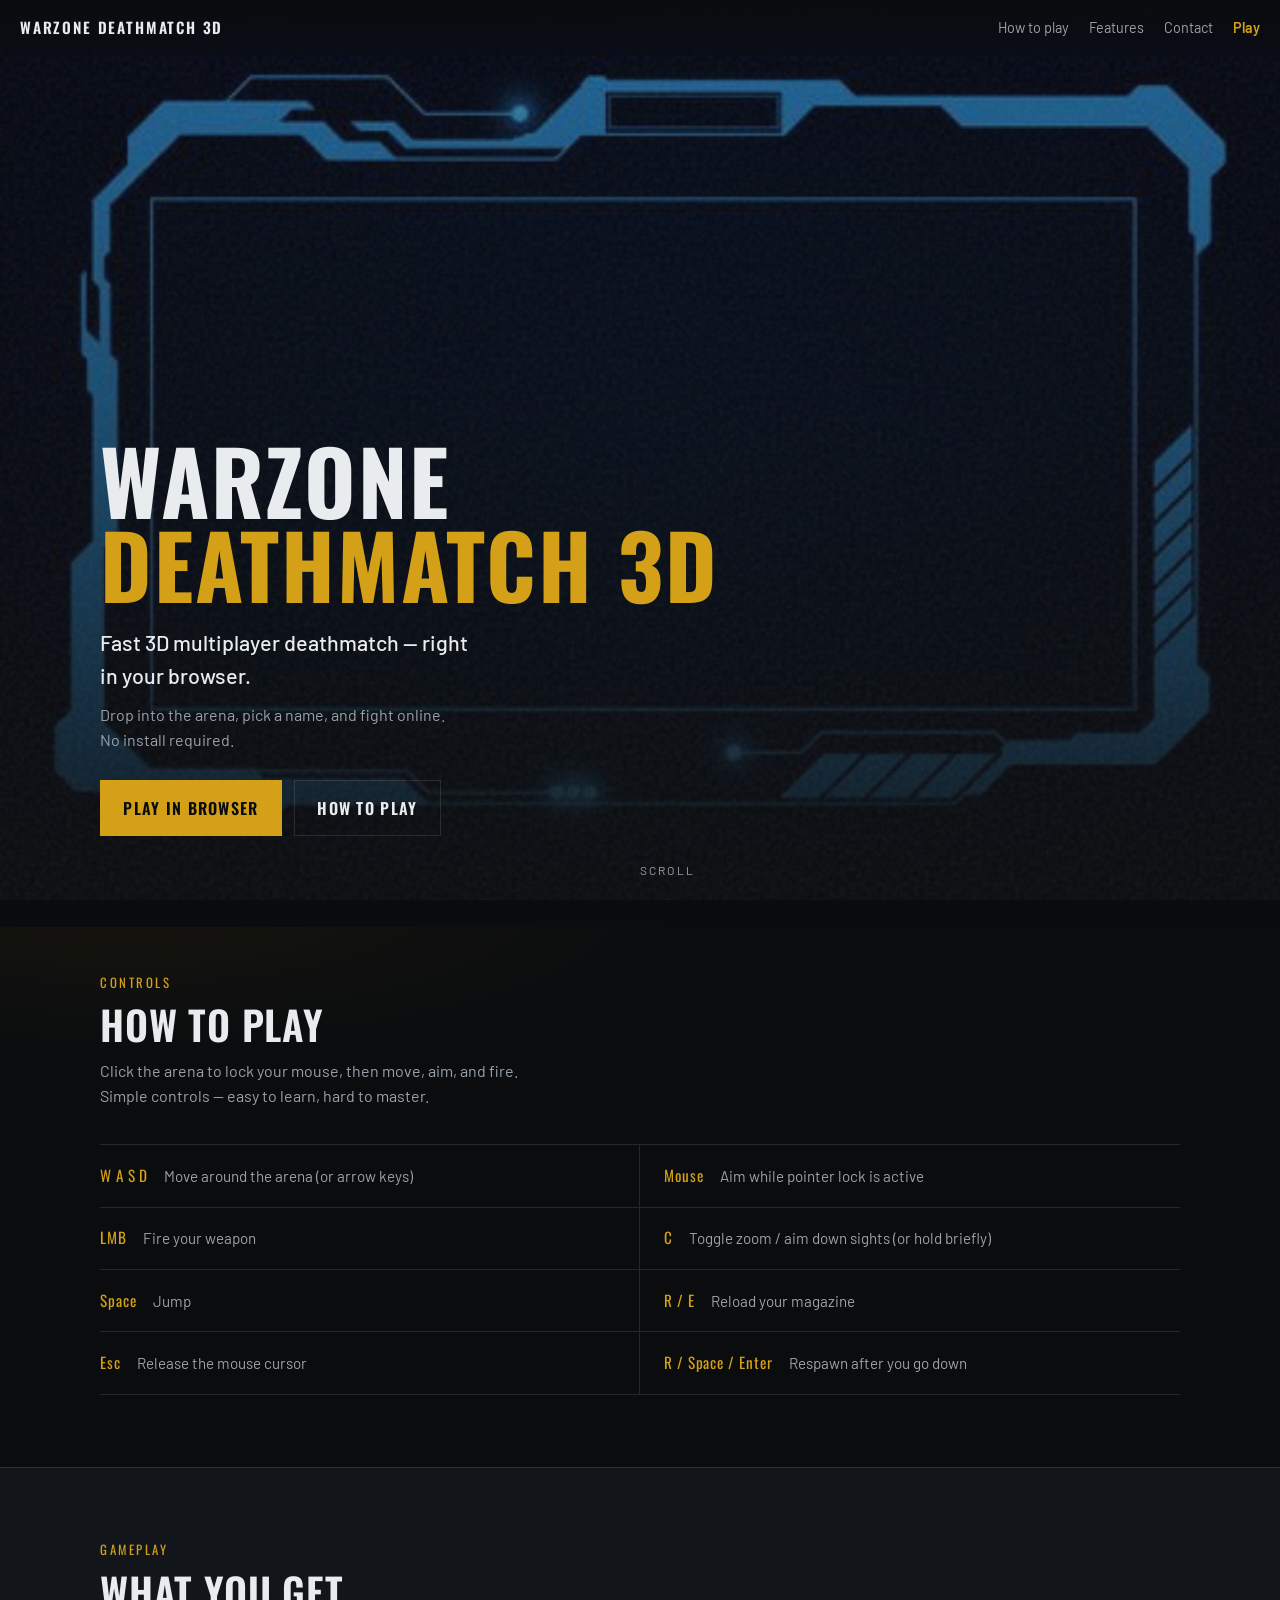
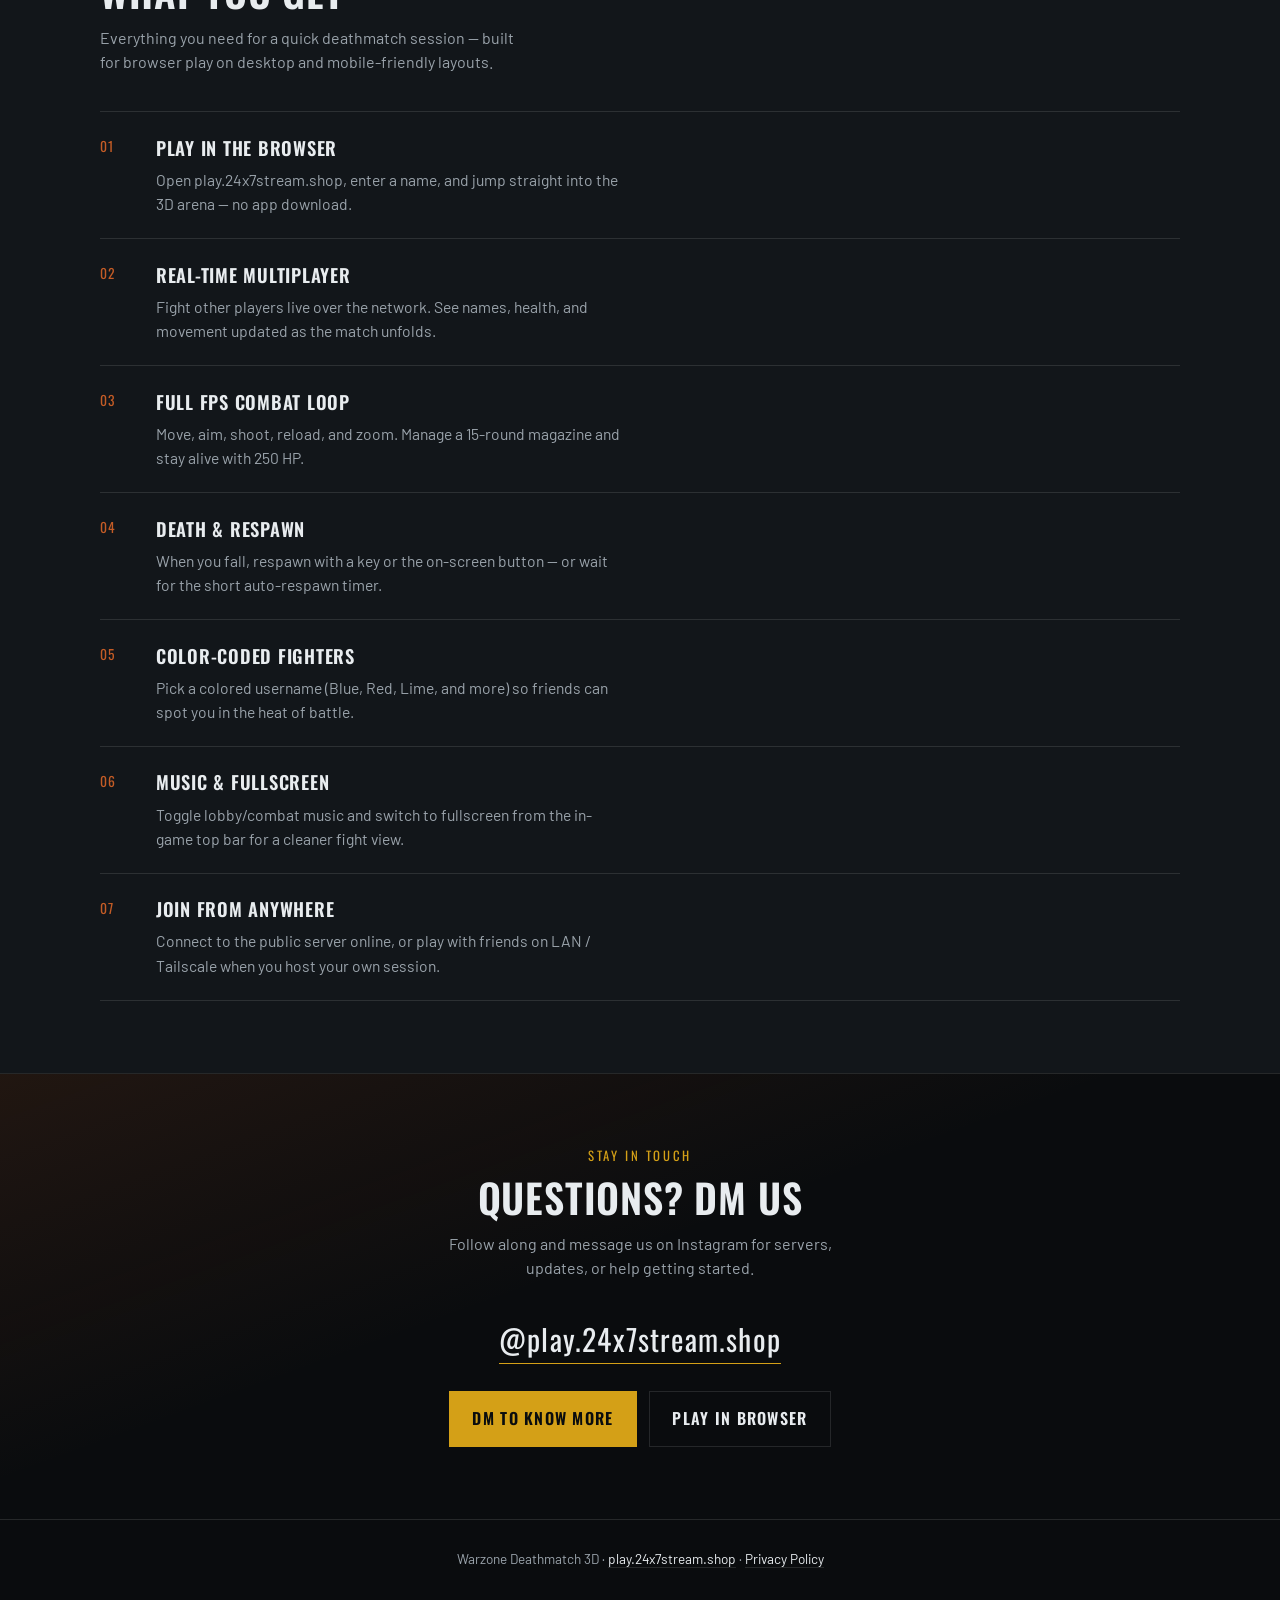
==== commit c2492b58: "privacy policy page" ====
--- a/index.html
+++ b/index.html
@@ -697,7 +697,7 @@
   </main>
 
   <footer>
-    <p>Warzone Deathmatch 3D · <a href="https://play.24x7stream.shop" target="_blank" rel="noopener noreferrer">play.24x7stream.shop</a></p>
+    <p>Warzone Deathmatch 3D · <a href="https://play.24x7stream.shop" target="_blank" rel="noopener noreferrer">play.24x7stream.shop</a> · <a href="privacy-policy.html">Privacy Policy</a></p>
   </footer>
 
   <script>
